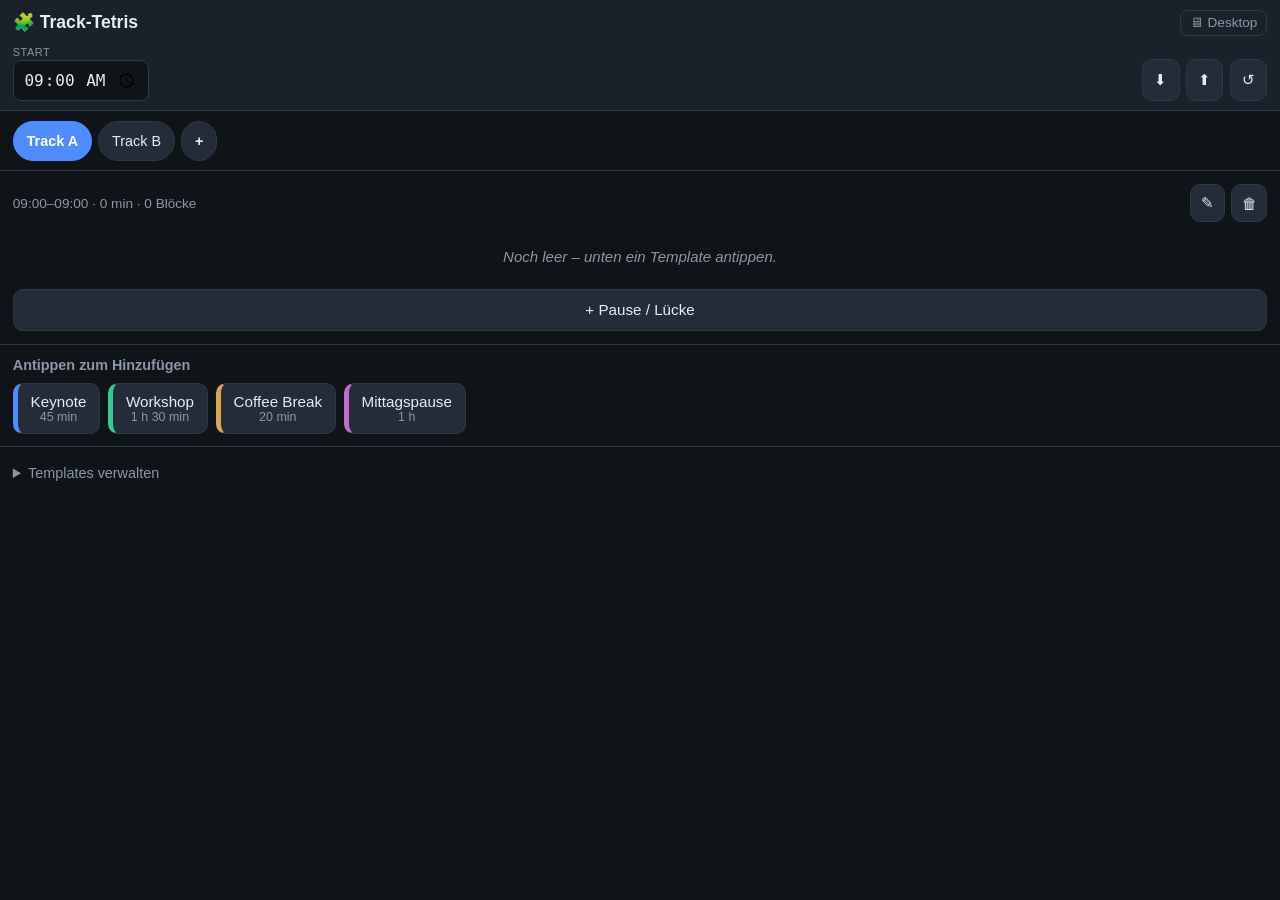
==== mobile.html @ d19077b6 "Mobile Version, gemeinsamer Core und Asset-Versionierung - core.js: gemeinsame Datenschicht (State, " ====
<!DOCTYPE html>
<html lang="de">
<head>
  <meta charset="UTF-8" />
  <meta name="viewport" content="width=device-width, initial-scale=1.0, maximum-scale=1.0, user-scalable=no" />
  <title>Track-Tetris Mobil</title>
  <link rel="stylesheet" href="mobile.css?v=__BUILD__" />
</head>
<body>
  <header class="m-header">
    <div class="m-title">
      <strong>🧩 Track-Tetris</strong>
      <a href="index.html" class="m-link" title="Desktop-Version">🖥 Desktop</a>
    </div>
    <div class="m-controls">
      <label class="m-start">
        Start
        <input type="time" id="startTime" value="09:00" />
      </label>
      <div class="m-iobtns">
        <button id="exportBtn" class="m-btn" title="Export">⬇</button>
        <button id="importBtn" class="m-btn" title="Import">⬆</button>
        <input type="file" id="importFile" accept="application/json,.json" hidden />
        <button id="resetBtn" class="m-btn" title="Zurücksetzen">↺</button>
      </div>
    </div>
  </header>

  <!-- Track-Auswahl -->
  <nav class="m-tabs" id="trackTabs"></nav>

  <!-- Aktiver Track: Zeitplan -->
  <section class="m-panel">
    <div class="m-panel-head">
      <span id="trackSummary" class="m-summary"></span>
      <div class="m-track-actions">
        <button id="renameTrackBtn" class="m-btn" title="Track umbenennen">✎</button>
        <button id="delTrackBtn" class="m-btn" title="Track löschen">🗑</button>
      </div>
    </div>
    <ul id="blockList" class="m-blocks"></ul>
    <button id="addGapBtn" class="m-btn m-wide">+ Pause / Lücke</button>
  </section>

  <!-- Hinzufügen: Templates antippen -->
  <section class="m-palette">
    <h2>Antippen zum Hinzufügen</h2>
    <div id="tplButtons" class="m-tpl-buttons"></div>
  </section>

  <!-- Templates verwalten -->
  <details class="m-manage">
    <summary>Templates verwalten</summary>
    <form id="templateForm" class="m-tpl-form">
      <input type="text" id="tplName" placeholder="Name (z.B. Keynote)" required />
      <div class="m-row">
        <input type="number" id="tplDuration" placeholder="Min." min="1" value="30" required />
        <input type="color" id="tplColor" value="#4f8cff" />
        <button type="submit" class="m-btn m-primary">+ Neu</button>
      </div>
    </form>
    <ul id="tplManageList" class="m-tpl-manage"></ul>
  </details>

  <!-- Edit-Dialog -->
  <div id="modal" class="m-modal-overlay" hidden>
    <form id="modalForm" class="m-modal">
      <h3 id="modalTitle"></h3>
      <div id="modalFields" class="m-modal-fields"></div>
      <div class="m-modal-actions">
        <button type="button" id="modalCancel" class="m-btn">Abbrechen</button>
        <button type="submit" class="m-btn m-primary">Speichern</button>
      </div>
    </form>
  </div>

  <div id="toast" class="m-toast" hidden></div>

  <script src="core.js?v=__BUILD__"></script>
  <script src="mobile.js?v=__BUILD__"></script>
</body>
</html>
---- mobile.css ----
:root {
  --bg: #0f1419;
  --panel: #1a212b;
  --panel-2: #232c38;
  --border: #2e3947;
  --text: #e6edf3;
  --muted: #8b97a6;
  --primary: #4f8cff;
  --primary-dark: #3b6fd4;
  --danger: #ff5f56;
  --radius: 10px;
}

* { box-sizing: border-box; -webkit-tap-highlight-color: transparent; }

body {
  margin: 0;
  background: var(--bg);
  color: var(--text);
  font-family: -apple-system, BlinkMacSystemFont, "Segoe UI", Roboto, Helvetica, Arial, sans-serif;
  font-size: 15px;
  padding-bottom: 2rem;
}

input {
  background: var(--bg);
  border: 1px solid var(--border);
  color: var(--text);
  border-radius: 8px;
  padding: 0.5rem 0.6rem;
  font-size: 1rem;
}
input[type="color"] { padding: 2px; width: 44px; height: 40px; }

/* Buttons – touch-freundlich groß */
.m-btn {
  border: 1px solid var(--border);
  background: var(--panel-2);
  color: var(--text);
  padding: 0.55rem 0.8rem;
  border-radius: var(--radius);
  font-size: 0.95rem;
  cursor: pointer;
  min-height: 42px;
}
.m-btn:active { background: #2c3744; }
.m-primary { background: var(--primary); border-color: var(--primary); color: #fff; }
.m-wide { width: 100%; margin-top: 0.5rem; }

/* Header */
.m-header {
  position: sticky;
  top: 0;
  z-index: 5;
  background: var(--panel);
  border-bottom: 1px solid var(--border);
  padding: 0.6rem 0.8rem;
}
.m-title { display: flex; align-items: center; justify-content: space-between; }
.m-title strong { font-size: 1.1rem; }
.m-link {
  color: var(--muted);
  text-decoration: none;
  font-size: 0.85rem;
  border: 1px solid var(--border);
  padding: 0.3rem 0.55rem;
  border-radius: 8px;
}
.m-controls {
  display: flex;
  align-items: flex-end;
  justify-content: space-between;
  gap: 0.75rem;
  margin-top: 0.6rem;
}
.m-start {
  display: flex;
  flex-direction: column;
  font-size: 0.68rem;
  color: var(--muted);
  text-transform: uppercase;
  letter-spacing: 0.05em;
  gap: 2px;
}
.m-iobtns { display: flex; gap: 0.4rem; }
.m-iobtns .m-btn { padding: 0.5rem 0.7rem; }

/* Track-Tabs */
.m-tabs {
  display: flex;
  gap: 0.4rem;
  padding: 0.6rem 0.8rem;
  overflow-x: auto;
  border-bottom: 1px solid var(--border);
}
.m-tab {
  flex: 0 0 auto;
  border: 1px solid var(--border);
  background: var(--panel-2);
  color: var(--text);
  padding: 0.45rem 0.8rem;
  border-radius: 999px;
  font-size: 0.9rem;
  cursor: pointer;
  min-height: 40px;
}
.m-tab.active { background: var(--primary); border-color: var(--primary); color: #fff; font-weight: 600; }
.m-tab-add { font-weight: 700; }

/* Panel */
.m-panel { padding: 0.8rem; }
.m-panel-head {
  display: flex;
  align-items: center;
  justify-content: space-between;
  margin-bottom: 0.6rem;
}
.m-summary { font-size: 0.85rem; color: var(--muted); }
.m-track-actions { display: flex; gap: 0.4rem; }
.m-track-actions .m-btn { padding: 0.4rem 0.6rem; min-height: 38px; }

/* Block-Liste */
.m-blocks { list-style: none; margin: 0; padding: 0; display: flex; flex-direction: column; gap: 0.5rem; }
.m-block {
  display: flex;
  align-items: stretch;
  border: 1px solid var(--border);
  border-left: 5px solid var(--block-color, var(--primary));
  border-radius: var(--radius);
  background: var(--panel);
  overflow: hidden;
}
.m-block.is-gap {
  border-left-style: dashed;
  background:
    repeating-linear-gradient(45deg,
      rgba(139,151,166,0.10) 0, rgba(139,151,166,0.10) 7px,
      transparent 7px, transparent 14px);
  font-style: italic;
  color: var(--muted);
}
.m-block-main { flex: 1; padding: 0.6rem 0.7rem; min-width: 0; }
.m-block-time { font-size: 0.78rem; color: var(--muted); font-variant-numeric: tabular-nums; }
.m-block-name { font-weight: 600; margin: 1px 0; white-space: nowrap; overflow: hidden; text-overflow: ellipsis; }
.m-block-dur { font-size: 0.78rem; color: var(--muted); }
.m-block-ctrls {
  display: grid;
  grid-template-columns: 1fr 1fr;
  border-left: 1px solid var(--border);
}
.m-block-ctrls button {
  border: none;
  border-left: 1px solid var(--border);
  border-bottom: 1px solid var(--border);
  background: var(--panel-2);
  color: var(--text);
  font-size: 1rem;
  cursor: pointer;
  min-width: 44px;
}
.m-block-ctrls button:active { background: #2c3744; }
.m-block-ctrls .c-del:active { background: var(--danger); color: #fff; }

.m-empty { color: var(--muted); font-style: italic; padding: 1rem; text-align: center; }

/* Palette (Templates antippen) */
.m-palette { padding: 0.8rem; border-top: 1px solid var(--border); }
.m-palette h2 { font-size: 0.9rem; color: var(--muted); margin: 0 0 0.6rem; font-weight: 600; }
.m-tpl-buttons { display: flex; flex-wrap: wrap; gap: 0.5rem; }
.m-tpl-add {
  border: 1px solid var(--border);
  border-left: 5px solid var(--chip-color, var(--primary));
  background: var(--panel-2);
  color: var(--text);
  padding: 0.55rem 0.8rem;
  border-radius: var(--radius);
  cursor: pointer;
  min-height: 46px;
  font-size: 0.95rem;
}
.m-tpl-add:active { background: #2c3744; }
.m-tpl-add .d { color: var(--muted); font-size: 0.78rem; }

/* Templates verwalten */
.m-manage { padding: 0.8rem; border-top: 1px solid var(--border); }
.m-manage summary { cursor: pointer; color: var(--muted); font-size: 0.9rem; padding: 0.3rem 0; }
.m-tpl-form { display: flex; flex-direction: column; gap: 0.5rem; margin-top: 0.6rem; }
.m-tpl-form input[type="text"] { width: 100%; }
.m-row { display: flex; gap: 0.5rem; }
.m-row #tplDuration { width: 80px; }
.m-tpl-manage { list-style: none; margin: 0.6rem 0 0; padding: 0; display: flex; flex-direction: column; gap: 0.4rem; }
.m-tpl-manage li {
  display: flex; align-items: center; gap: 0.5rem;
  border: 1px solid var(--border);
  border-left: 4px solid var(--chip-color, var(--primary));
  border-radius: 8px; padding: 0.5rem 0.6rem;
}
.m-tpl-manage .name { flex: 1; font-weight: 600; }
.m-tpl-manage .dur { color: var(--muted); font-size: 0.8rem; }
.m-tpl-manage button { border: none; background: transparent; color: var(--muted); font-size: 1rem; cursor: pointer; padding: 0.3rem 0.5rem; }

/* Modal */
.m-modal-overlay {
  position: fixed; inset: 0;
  background: rgba(0,0,0,0.6);
  display: flex; align-items: flex-end; justify-content: center;
  z-index: 100;
}
.m-modal-overlay[hidden] { display: none; }
.m-modal {
  background: var(--panel);
  border-top: 1px solid var(--border);
  border-radius: 16px 16px 0 0;
  width: 100%;
  max-width: 520px;
  padding: 1.25rem 1rem calc(1.25rem + env(safe-area-inset-bottom));
}
.m-modal h3 { margin: 0 0 1rem; }
.m-modal-fields { display: flex; flex-direction: column; gap: 0.75rem; }
.m-modal-fields .modal-field { display: flex; flex-direction: column; gap: 0.25rem; }
.m-modal-fields label { font-size: 0.72rem; color: var(--muted); text-transform: uppercase; letter-spacing: 0.04em; }
.m-modal-fields input { width: 100%; }
.m-modal-actions { display: flex; gap: 0.5rem; margin-top: 1.25rem; }
.m-modal-actions .m-btn { flex: 1; }

/* Toast */
.m-toast {
  position: fixed; left: 50%; bottom: 1.5rem; transform: translateX(-50%);
  background: var(--panel-2); border: 1px solid var(--border);
  padding: 0.7rem 1.1rem; border-radius: var(--radius); z-index: 120;
  max-width: 90vw; text-align: center;
}
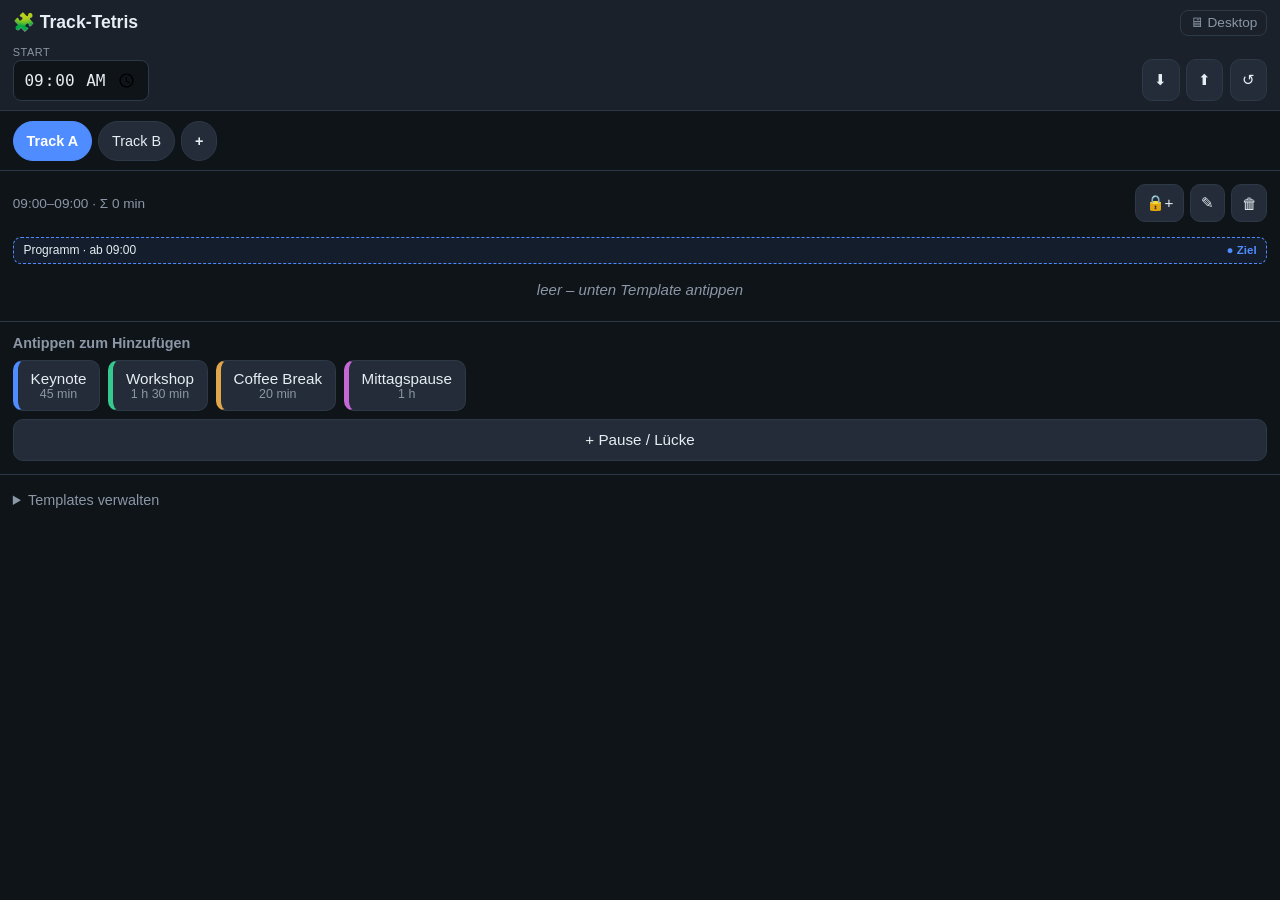
==== commit 3743ac27: "Blocking-/Plenum-Blöcke und Mobil-Auto-Weiterleitung - core.js (Schema v2): Spine aus Plenum-Blöcken" ====
--- a/mobile.html
+++ b/mobile.html
@@ -10,7 +10,7 @@
   <header class="m-header">
     <div class="m-title">
       <strong>🧩 Track-Tetris</strong>
-      <a href="index.html" class="m-link" title="Desktop-Version">🖥 Desktop</a>
+      <a href="index.html?desktop=1" class="m-link" title="Desktop-Version">🖥 Desktop</a>
     </div>
     <div class="m-controls">
       <label class="m-start">
@@ -34,18 +34,19 @@
     <div class="m-panel-head">
       <span id="trackSummary" class="m-summary"></span>
       <div class="m-track-actions">
+        <button id="addPlenumBtn" class="m-btn" title="Plenum über alle Tracks">🔒+</button>
         <button id="renameTrackBtn" class="m-btn" title="Track umbenennen">✎</button>
         <button id="delTrackBtn" class="m-btn" title="Track löschen">🗑</button>
       </div>
     </div>
     <ul id="blockList" class="m-blocks"></ul>
-    <button id="addGapBtn" class="m-btn m-wide">+ Pause / Lücke</button>
   </section>
 
   <!-- Hinzufügen: Templates antippen -->
   <section class="m-palette">
-    <h2>Antippen zum Hinzufügen</h2>
+    <h2>Antippen zum Hinzufügen <span id="addTarget" class="m-target"></span></h2>
     <div id="tplButtons" class="m-tpl-buttons"></div>
+    <button id="addGapBtn" class="m-btn m-wide">+ Pause / Lücke</button>
   </section>
 
   <!-- Templates verwalten -->
--- a/mobile.css
+++ b/mobile.css
@@ -161,7 +161,32 @@
 .m-block-ctrls button:active { background: #2c3744; }
 .m-block-ctrls .c-del:active { background: var(--danger); color: #fff; }
 
-.m-empty { color: var(--muted); font-style: italic; padding: 1rem; text-align: center; }
+.m-empty { color: var(--muted); font-style: italic; padding: 0.6rem 1rem; text-align: center; }
+
+/* Abschnitts-Kopf (Ziel-Auswahl) */
+.m-seg-head {
+  display: flex; align-items: center; justify-content: space-between;
+  font-size: 0.75rem; color: var(--muted);
+  padding: 0.35rem 0.6rem; margin-top: 0.3rem;
+  border: 1px dashed var(--border); border-radius: 8px;
+  cursor: pointer;
+}
+.m-seg-head.target { border-color: var(--primary); color: var(--text); background: rgba(79,140,255,0.08); }
+.m-seg-pick { font-size: 0.72rem; }
+.m-seg-head.target .m-seg-pick { color: var(--primary); font-weight: 600; }
+
+/* Plenum-Zeile (volle Breite) */
+.m-plenum {
+  display: flex; align-items: stretch;
+  border: 1px solid var(--block-color, var(--primary));
+  border-radius: var(--radius);
+  background: color-mix(in srgb, var(--block-color, var(--primary)) 22%, var(--panel));
+  overflow: hidden;
+}
+.m-plenum .m-block-main { flex: 1; padding: 0.55rem 0.7rem; }
+.m-plenum .m-block-name { font-weight: 700; }
+.m-plenum-ctrls { grid-template-columns: 1fr; display: grid; }
+.m-target { color: var(--primary); font-weight: 600; font-size: 0.82rem; }
 
 /* Palette (Templates antippen) */
 .m-palette { padding: 0.8rem; border-top: 1px solid var(--border); }
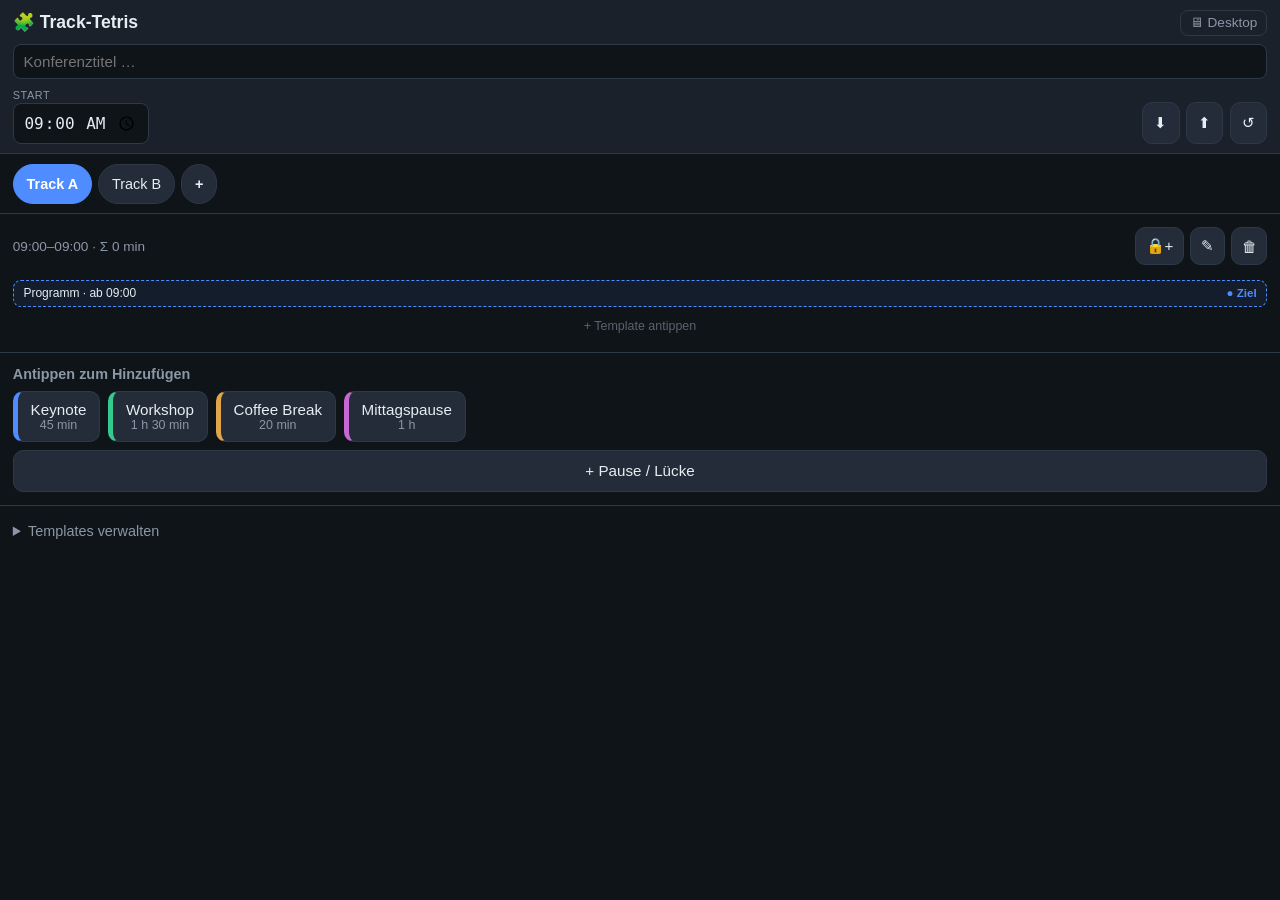
==== commit 7c915bd8: "Konferenztitel ergänzt; Export-Dateiname daraus abgeleitet - core: state.title (+ Migration), setTit" ====
--- a/mobile.html
+++ b/mobile.html
@@ -12,6 +12,7 @@
       <strong>🧩 Track-Tetris</strong>
       <a href="index.html?desktop=1" class="m-link" title="Desktop-Version">🖥 Desktop</a>
     </div>
+    <input type="text" id="confTitle" class="m-conf-title" placeholder="Konferenztitel …" maxlength="120" />
     <div class="m-controls">
       <label class="m-start">
         Start
@@ -59,6 +60,7 @@
         <input type="color" id="tplColor" value="#4f8cff" />
         <button type="submit" class="m-btn m-primary">+ Neu</button>
       </div>
+      <label class="m-check"><input type="checkbox" id="tplBlocking" /> 🔒 Blocking (über alle Tracks)</label>
     </form>
     <ul id="tplManageList" class="m-tpl-manage"></ul>
   </details>
--- a/mobile.css
+++ b/mobile.css
@@ -66,6 +66,11 @@
   padding: 0.3rem 0.55rem;
   border-radius: 8px;
 }
+.m-conf-title {
+  width: 100%;
+  margin-top: 0.5rem;
+  font-size: 0.95rem;
+}
 .m-controls {
   display: flex;
   align-items: flex-end;
@@ -138,6 +143,24 @@
       transparent 7px, transparent 14px);
   font-style: italic;
   color: var(--muted);
+}
+.m-drag-handle {
+  display: flex;
+  align-items: center;
+  justify-content: center;
+  padding: 0 0.55rem;
+  color: var(--muted);
+  font-size: 1.25rem;
+  cursor: grab;
+  touch-action: none;          /* Pointer-Drag statt Scrollen */
+  border-right: 1px solid var(--border);
+  user-select: none;
+}
+.m-drag-handle:active { cursor: grabbing; }
+.m-block.m-dragging {
+  opacity: 0.85;
+  box-shadow: 0 6px 16px rgba(0, 0, 0, 0.45);
+  outline: 2px solid var(--primary);
 }
 .m-block-main { flex: 1; padding: 0.6rem 0.7rem; min-width: 0; }
 .m-block-time { font-size: 0.78rem; color: var(--muted); font-variant-numeric: tabular-nums; }
@@ -162,6 +185,23 @@
 .m-block-ctrls .c-del:active { background: var(--danger); color: #fff; }
 
 .m-empty { color: var(--muted); font-style: italic; padding: 0.6rem 1rem; text-align: center; }
+.m-seg-empty-hint {
+  color: var(--muted);
+  opacity: 0.6;
+  font-size: 0.78rem;
+  padding: 0.25rem 0.6rem 0.4rem;
+  text-align: center;
+}
+.m-add-parallel {
+  color: var(--muted);
+  font-size: 0.78rem;
+  text-align: center;
+  padding: 0.4rem 0.6rem;
+  border: 1px dashed var(--border);
+  border-radius: 8px;
+  cursor: pointer;
+}
+.m-add-parallel:active { background: rgba(79, 140, 255, 0.08); border-color: var(--primary); color: var(--text); }
 
 /* Abschnitts-Kopf (Ziel-Auswahl) */
 .m-seg-head {
@@ -205,6 +245,12 @@
 }
 .m-tpl-add:active { background: #2c3744; }
 .m-tpl-add .d { color: var(--muted); font-size: 0.78rem; }
+.m-tpl-add.is-blocking { box-shadow: inset 0 0 0 1px var(--chip-color, var(--primary)); }
+.m-check { display: flex; align-items: center; gap: 0.5rem; color: var(--muted); font-size: 0.85rem; margin-top: 0.5rem; }
+.m-check input { width: auto; }
+.m-modal-fields .modal-field.is-check { flex-direction: row; align-items: center; gap: 0.5rem; }
+.m-modal-fields .modal-field.is-check input { width: auto; }
+.m-modal-fields .modal-field.is-check label { text-transform: none; color: var(--text); }
 
 /* Templates verwalten */
 .m-manage { padding: 0.8rem; border-top: 1px solid var(--border); }
